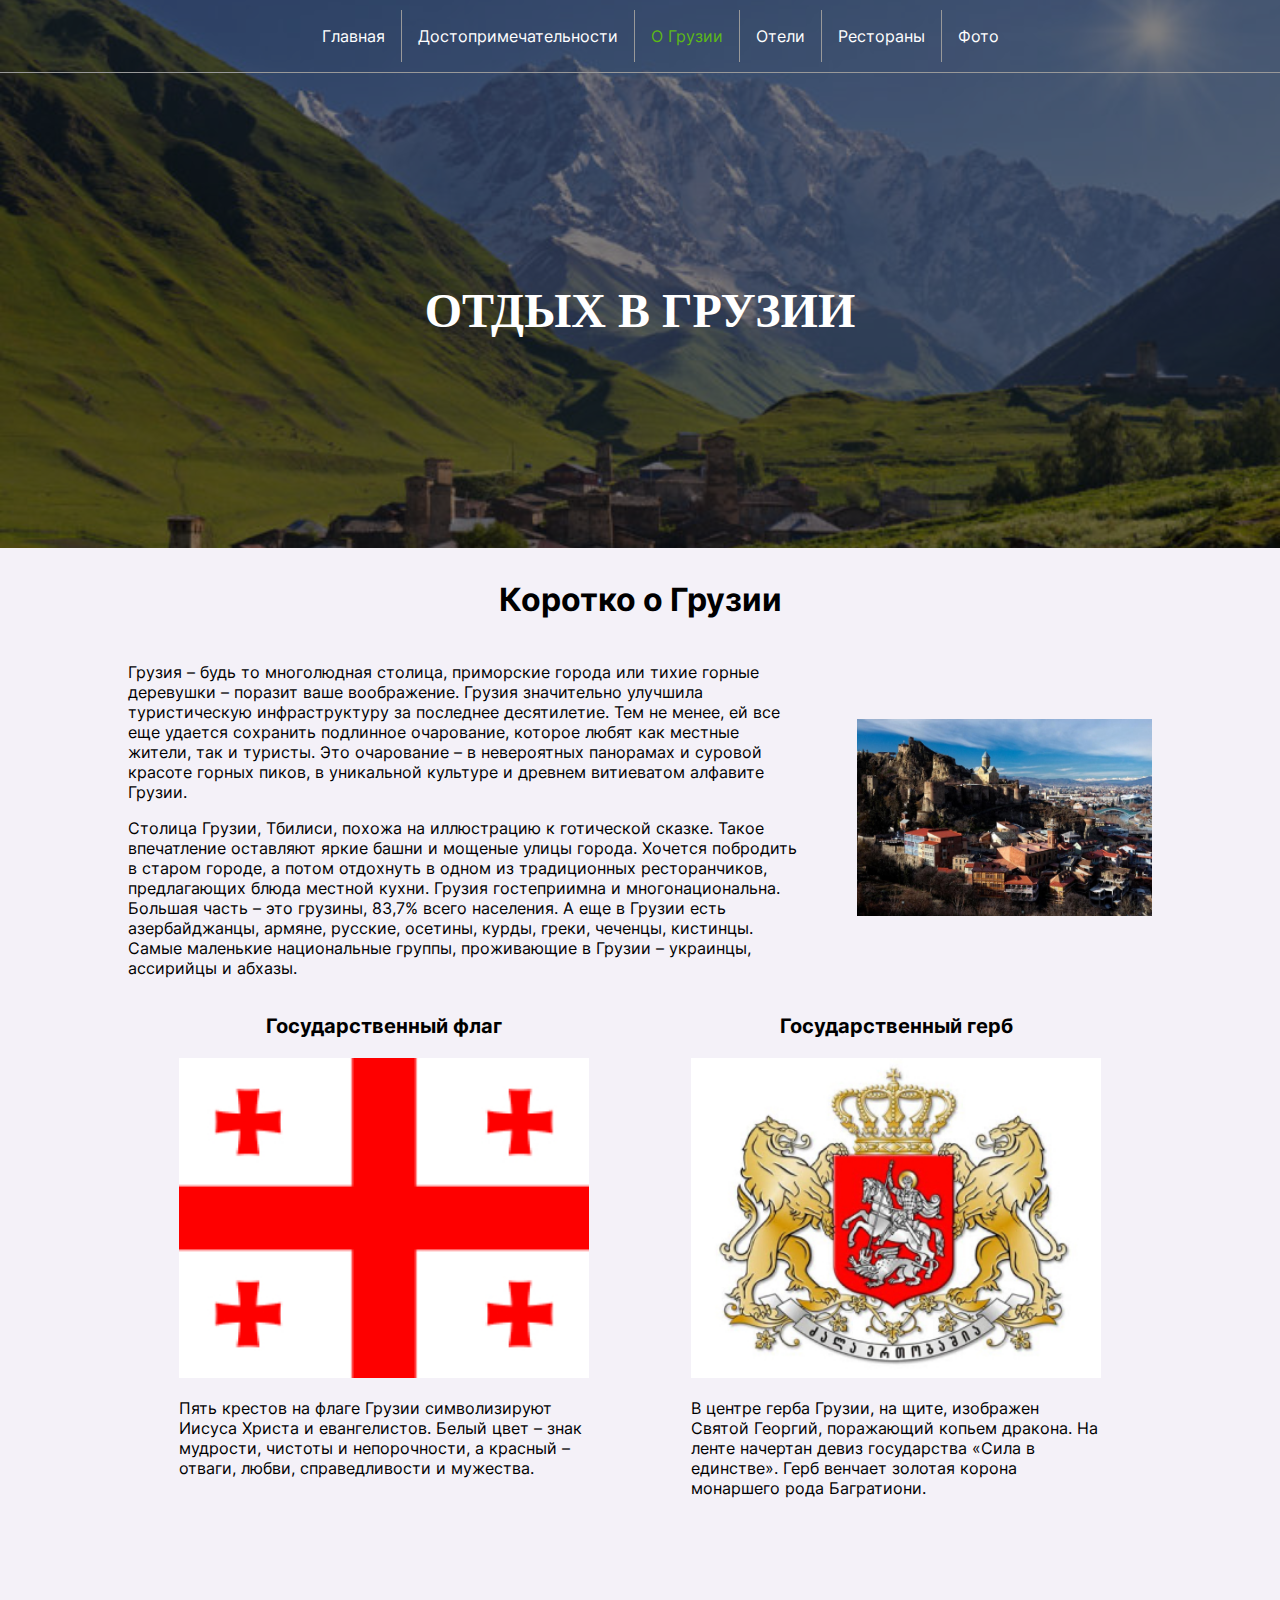
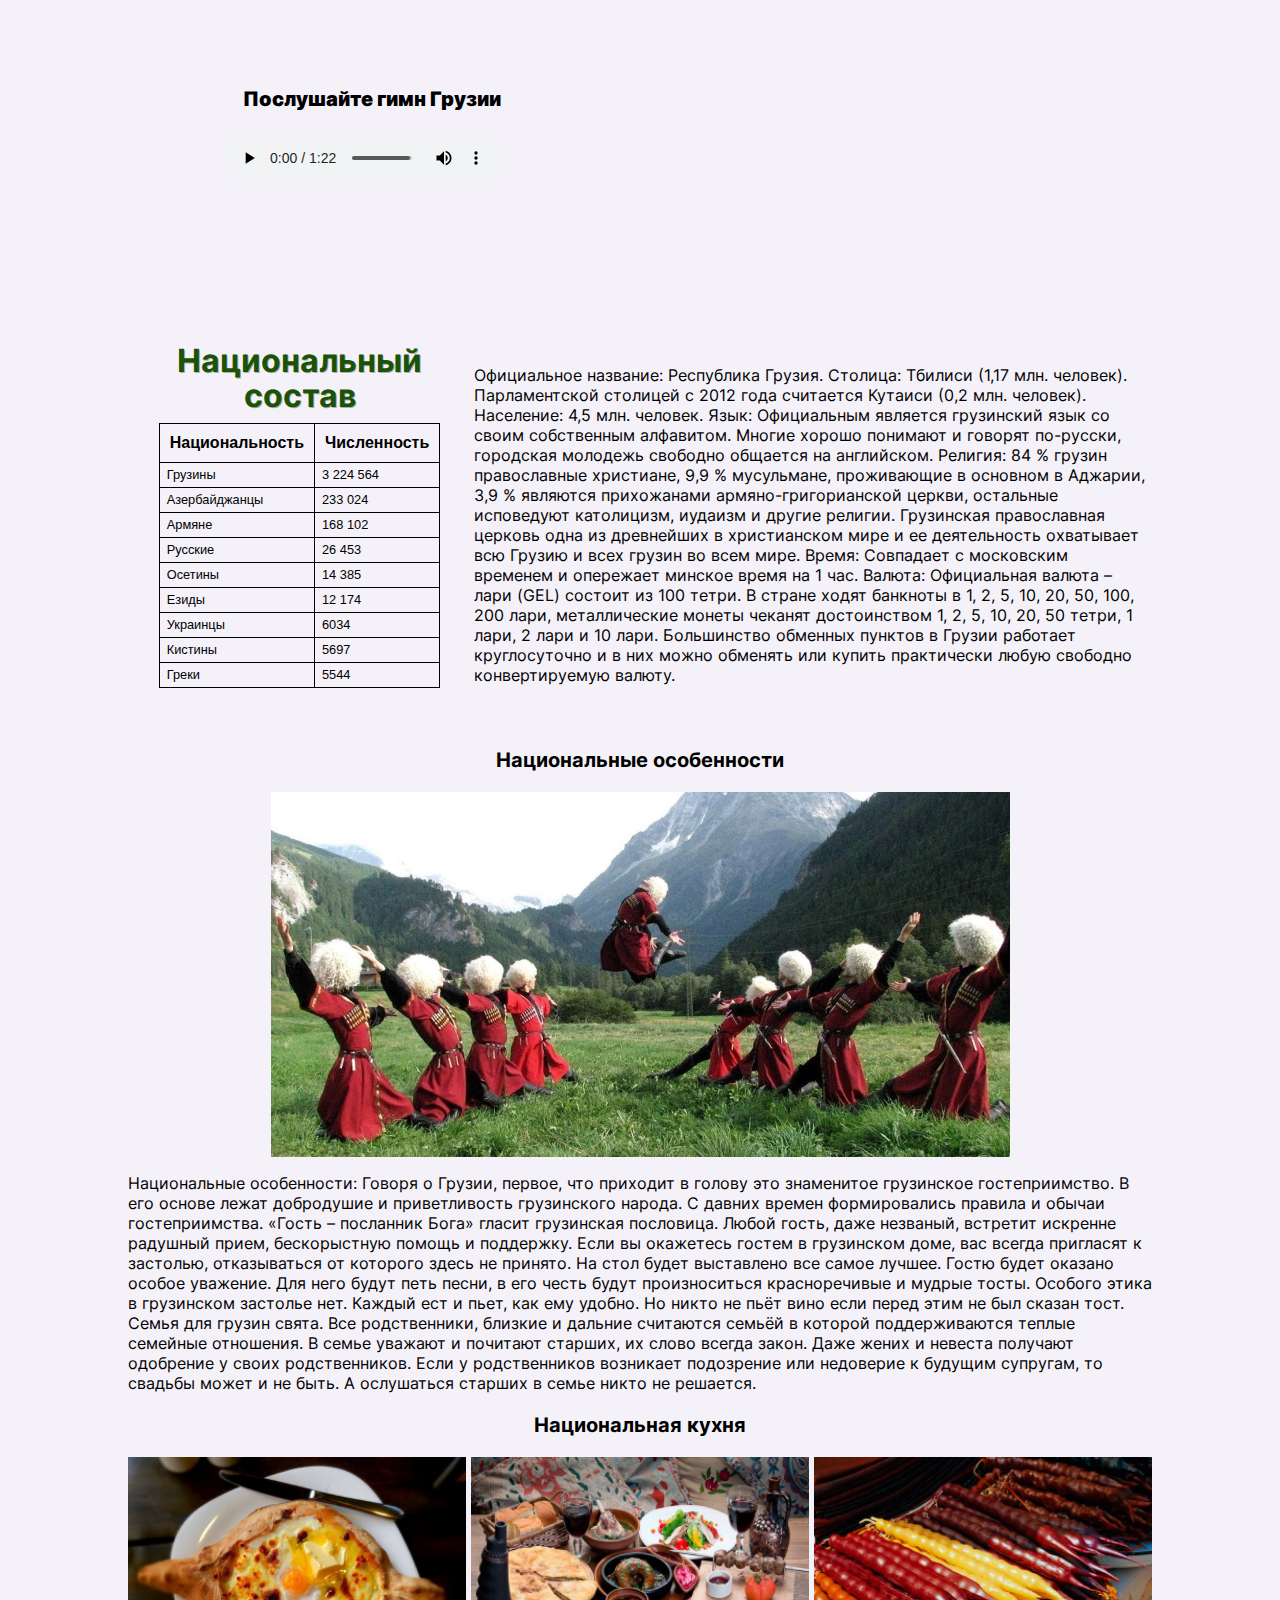
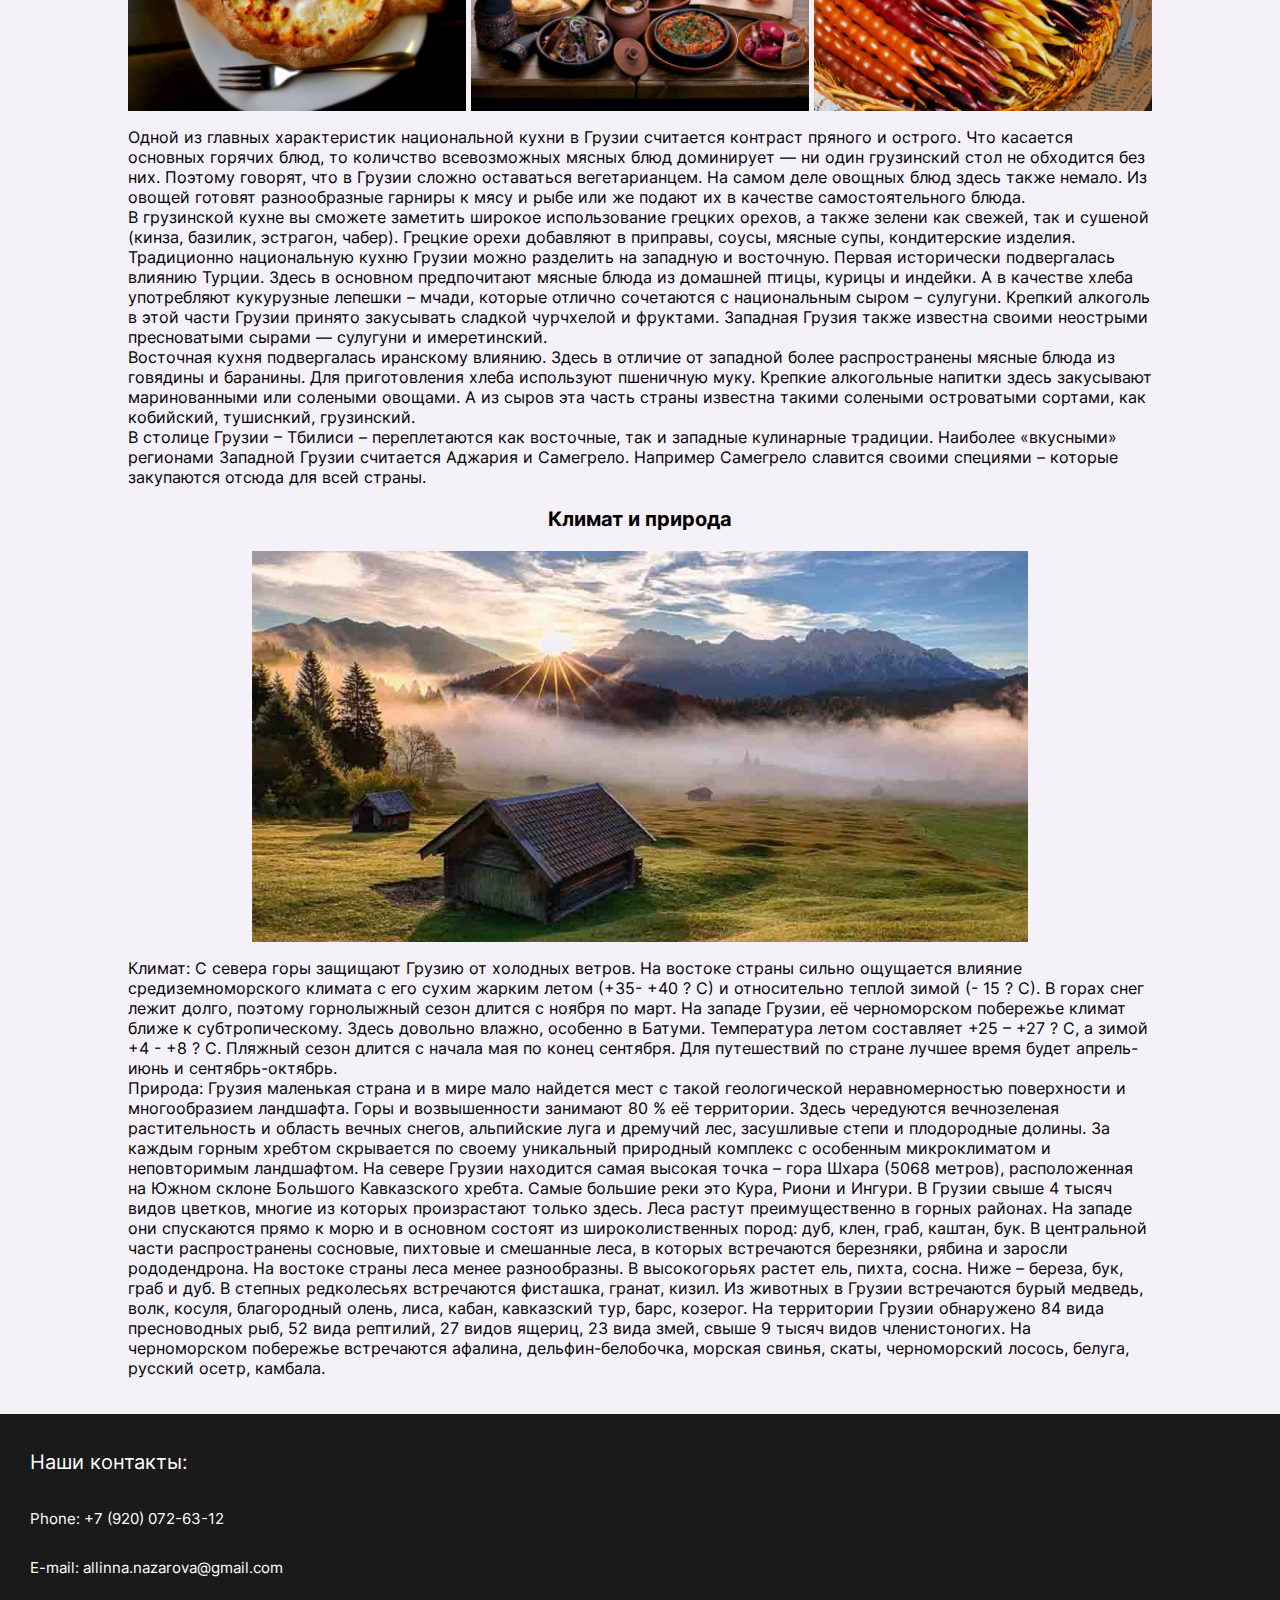
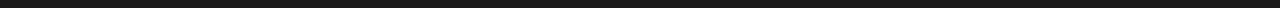
==== about_georgia.html @ 66fddbff "Initial commit" ====
<!DOCTYPE html>
<html lang="ru">

<head>
    <meta charset="UTF-8">
    <title>Home</title>

    <link rel="stylesheet" href="styles.css">
</head>

<body>

<header>
    <ul class="header_menu font_size_16px">
        <li><a href="index.html">Главная</a></li>
        <li><a href="landmarks.html">Достопримечательности</a></li>
        <li><a class="active_page" href="about_georgia.html">О Грузии</a></li>
        <li><a href="hotels.html">Отели</a></li>
        <li><a href="restaurants.html">Рестораны</a></li>
        <li><a href="photo.html">Фото</a></li>
    </ul>

    <h1 class="font_size_48px">ОТДЫХ В ГРУЗИИ</h1>
</header>

<section class="content">
    <h2 class="font_size_32px">Коротко о Грузии</h2>

    <section class="justify_content_space_around align_items_center">
        <section class="text_about_georgia">
            <p class="font_size_16px">
                Грузия – будь то многолюдная столица, приморские города или тихие горные деревушки – поразит ваше 
                воображение. Грузия значительно улучшила туристическую инфраструктуру за последнее десятилетие. 
                Тем не менее, ей все еще удается сохранить подлинное очарование, которое любят как местные жители, 
                так и туристы. Это очарование – в невероятных панорамах и суровой красоте  горных пиков, в уникальной 
                культуре и древнем витиеватом алфавите Грузии.
            </p>
            <p class="font_size_16px">
                Столица Грузии, Тбилиси, похожа на иллюстрацию к готической сказке. Такое впечатление оставляют яркие 
                башни и мощеные улицы города. Хочется побродить в старом городе, а потом отдохнуть в одном из 
                традиционных ресторанчиков, предлагающих блюда местной кухни. Грузия гостеприимна и многонациональна.
                Большая часть – это грузины, 83,7% всего населения. А еще в Грузии есть азербайджанцы, армяне, 
                русские, осетины, курды, греки, чеченцы, кистинцы. Самые маленькие национальные группы, проживающие 
                в Грузии – украинцы, ассирийцы и абхазы.
            </p>
        </section>

        <section class="photo_about_georgia">
            <img src="images/about_georgia/tbilisi 1.jpg" alt="город">
        </section>
    </section>

    <section class="flag_and_coat_of_arms">
        <section class="georgia_symbol">
            <h3 class="font_size_20px">Государственный флаг</h3>
            <img src="images/about_georgia/Flag_of_Georgia 1.jpg" alt="флаг">
            <p class="font_size_16px">
                Пять крестов на флаге Грузии символизируют Иисуса Христа и евангелистов. Белый цвет – знак мудрости, 
                чистоты и непорочности, а красный – отваги, любви, справедливости и мужества.
            </p>
        </section>

        <section class="georgia_symbol">
            <h3 class="font_size_20px">Государственный герб</h3>
            <img src="images/about_georgia/georgia2 1.jpg" alt="герб">
            <p class="font_size_16px">
                В центре герба Грузии, на щите, изображен Святой Георгий, поражающий копьем дракона. На ленте начертан
                девиз государства «Сила в единстве». Герб венчает золотая корона монаршего рода Багратиони.
            </p>
        </section>
    </section>

    <section class="audio">
        <section class="audio_1">
            <p class="font_size_20px">Послушайте гимн Грузии</p>
            <audio controls="controls">
                <source src="audio/102-1.mp3" type="audio/mpeg">
            </audio>
        </section>
        
        <section class="audio_2">
            <iframe width="560" height="315" src="https://www.youtube.com/embed/1YiiYtTfCq0" title="YouTube video player" frameborder="0" allow="accelerometer; autoplay; clipboard-write; encrypted-media; gyroscope; picture-in-picture" allowfullscreen></iframe>
        </section>
    </section>

    <section class="table">
        <section class="section_table_1">
            <table class="table">
                <caption>Национальный состав</caption>
                <tr>
                    <th>Национальность</th>
                    <th>Численность</th>
                </tr>
                <tr>
                    <td>Грузины</td>
                    <td>3 224 564</td>
                </tr>
                <tr>
                    <td>Азербайджанцы</td>
                    <td>233 024</td>
                </tr>
                <tr>
                    <td>Армяне</td>
                    <td>168 102</td>
                </tr>
                <tr>
                    <td>Русские</td>
                    <td>26 453</td>
                </tr>
                <tr>
                    <td>Осетины</td>
                    <td>14 385</td>
                </tr>
                <tr>
                    <td>Езиды</td>
                    <td>12 174</td>
                </tr>
                <tr>
                    <td>Украинцы</td>
                    <td>6034</td>
                </tr>
                <tr>
                    <td>Кистины</td>
                    <td>5697</td>
                </tr>
                <tr>
                    <td>Греки</td>
                    <td>5544</td>
                </tr>
            </table>
        </section>

        <section class="section_table_2">
            <p class="font_size_16px">
                Официальное название: Республика Грузия.
                Столица: Тбилиси (1,17 млн. человек). Парламентской столицей с 2012 года считается Кутаиси 
                (0,2 млн. человек).
                Население: 4,5 млн. человек. 
                Язык: Официальным является грузинский язык со своим собственным алфавитом. Многие хорошо понимают и 
                говорят по-русски, городская молодежь свободно общается на английском.
                Религия: 84 % грузин православные христиане, 9,9 % мусульмане, проживающие в основном в Аджарии, 
                3,9 % являются прихожанами армяно-григорианской церкви, остальные исповедуют католицизм, иудаизм и 
                другие религии. Грузинская православная церковь одна из древнейших в христианском мире и ее 
                деятельность охватывает всю Грузию и всех грузин во всем мире.
                Время: Совпадает с московским временем и опережает минское время на 1 час.
                Валюта: Официальная валюта – лари (GEL) состоит из 100 тетри. В стране ходят банкноты 
                в 1, 2, 5, 10, 20, 50, 100, 200 лари, металлические монеты чеканят достоинством 1, 2, 5, 10, 20, 50 
                тетри, 1 лари, 2 лари и 10 лари. Большинство обменных пунктов в Грузии работает круглосуточно и в них 
                можно обменять или купить практически любую свободно конвертируемую валюту.
            </p>
        </section>
    </section>
    
    <h3 class="font_size_20px ">Национальные особенности</h3>

    <section class="justify_content_center">
        <img src="images/about_georgia/maxresdefault 1.jpg" alt="танец">
    </section>

    <p class="font_size_16px">
        Национальные особенности: Говоря о Грузии, первое, что приходит в голову это знаменитое грузинское 
        гостеприимство. В его основе лежат добродушие и приветливость грузинского народа. С давних времен
         формировались правила и обычаи гостеприимства. «Гость – посланник Бога» гласит грузинская пословица.
          Любой гость, даже незваный, встретит искренне радушный прием, бескорыстную помощь и поддержку. 
          Если вы окажетесь гостем в грузинском доме, вас всегда пригласят к застолью, отказываться от 
          которого здесь не принято. На стол будет выставлено все самое лучшее. Гостю будет оказано особое 
          уважение. Для него будут петь песни, в его честь будут произноситься красноречивые и мудрые тосты. 
          Особого этика в грузинском застолье нет. Каждый ест и пьет, как ему удобно. Но никто не пьёт вино 
          если перед этим не был сказан тост.
        Семья для грузин свята. Все родственники, близкие и дальние считаются семьёй в которой поддерживаются
         теплые семейные отношения. В семье уважают и почитают старших, их слово всегда закон. Даже жених 
         и невеста получают одобрение у своих родственников. Если у родственников возникает подозрение или 
         недоверие к будущим супругам, то свадьбы может и не быть. А ослушаться старших в семье никто 
         не решается.
    </p>

    <h3 class="font_size_20px">Национальная кухня</h3>

    <section class="justify_content_center_images_3 images_3">
        <img src="images/about_georgia/Ajaruli khachapuri 1.jpg" alt="хачапури">
        <img src="images/about_georgia/Georgian dishes 1.jpg" alt="стол">
        <img src="images/about_georgia/Churchkhela 1.jpg" alt="чурчхела">
    </section>

    <p class="font_size_16px">
        Одной из главных характеристик национальной кухни в Грузии считается контраст пряного и острого. 
        Что касается основных горячих блюд, то количство всевозможных мясных блюд доминирует — ни один 
        грузинский стол не обходится без них. Поэтому говорят, что в Грузии сложно оставаться вегетарианцем. 
        На самом деле овощных блюд здесь также немало. Из овощей готовят разнообразные гарниры к мясу и рыбе
         или же подают их в качестве самостоятельного блюда.
         <br>
        В грузинской кухне вы сможете заметить широкое использование грецких орехов, а также зелени как свежей,
         так и сушеной (кинза, базилик, эстрагон, чабер). Грецкие орехи добавляют в приправы, соусы, мясные 
         супы, кондитерские изделия.
        <br>
        Традиционно национальную кухню Грузии можно разделить на западную и восточную. Первая исторически 
        подвергалась влиянию Турции. Здесь в основном предпочитают мясные блюда из домашней птицы, курицы 
        и индейки. А в качестве хлеба употребляют кукурузные лепешки – мчади, которые отлично сочетаются 
        с национальным сыром – сулугуни. Крепкий алкоголь в этой части Грузии принято закусывать сладкой 
        чурчхелой и фруктами. Западная Грузия также известна своими неострыми пресноватыми сырами — сулугуни 
        и имеретинский.
        <br>
        Восточная кухня подвергалась иранскому влиянию. Здесь в отличие от западной более распространены 
        мясные блюда из говядины и баранины. Для приготовления хлеба используют пшеничную муку. Крепкие 
        алкогольные напитки здесь закусывают маринованными или солеными овощами. А из сыров эта часть 
        страны известна такими солеными островатыми сортами, как кобийский, тушиснкий, грузинский.
        <br>
        В столице Грузии – Тбилиси – переплетаются как восточные, так и западные кулинарные традиции. 
        Наиболее «вкусными» регионами Западной Грузии считается Аджария и Самегрело. Например Самегрело 
        славится своими специями – которые закупаются отсюда для всей страны.
    </p>

    <h3 class="font_size_20px">Климат и природа</h3>
    
    <section class="justify_content_center">
        <img src="images/about_georgia/живописная-природа-Грузии 1.jpg" alt="живописная_природа">
    </section>

    <p class="font_size_16px">
        Климат: С севера горы защищают Грузию от холодных ветров. На востоке страны сильно ощущается 
        влияние средиземноморского климата с его сухим жарким летом (+35- +40 ? С) и относительно 
        теплой зимой (- 15 ? С). В горах снег лежит долго, поэтому горнолыжный сезон длится с ноября 
        по март. На западе Грузии, её черноморском побережье климат ближе к субтропическому. Здесь 
        довольно влажно, особенно в Батуми. Температура летом составляет +25 – +27 ? С, а зимой 
        +4 - +8 ? С. Пляжный сезон длится с начала мая по конец сентября. Для путешествий по стране 
        лучшее время будет апрель-июнь и сентябрь-октябрь.
        <br>
        Природа: Грузия маленькая страна и в мире мало найдется мест с такой геологической 
        неравномерностью поверхности и многообразием ландшафта. Горы и возвышенности занимают 80 % 
        её территории. Здесь чередуются вечнозеленая растительность и область вечных снегов, 
        альпийские луга и дремучий лес, засушливые степи и плодородные долины. За каждым горным 
        хребтом скрывается по своему уникальный природный комплекс с особенным микроклиматом и 
        неповторимым ландшафтом. На севере Грузии находится самая высокая точка – гора 
        Шхара (5068 метров), расположенная на Южном склоне Большого Кавказского хребта. Самые 
        большие реки это Кура, Риони и Ингури. В Грузии свыше 4 тысяч видов цветков, многие из 
        которых произрастают только здесь. Леса растут преимущественно в горных районах. На западе 
        они спускаются прямо к морю и в основном состоят из широколиственных пород: дуб, клен, 
        граб, каштан, бук. В центральной части распространены сосновые, пихтовые и смешанные леса, 
        в которых встречаются березняки, рябина и заросли рододендрона. На востоке страны леса 
        менее разнообразны. В высокогорьях растет ель, пихта, сосна. Ниже – береза, бук, граб и 
        дуб. В степных редколесьях встречаются фисташка, гранат, кизил. Из животных в Грузии 
        встречаются бурый медведь, волк, косуля, благородный олень, лиса, кабан, кавказский тур, 
        барс, козерог. На территории Грузии обнаружено 84 вида пресноводных рыб, 52 вида рептилий, 
        27 видов ящериц, 23 вида змей, свыше 9 тысяч видов членистоногих. На черноморском побережье 
        встречаются афалина, дельфин-белобочка, морская свинья, скаты, черноморский лосось, белуга, 
        русский осетр, камбала.
    </p>
    
</section>

<footer>
    <section class="contacts">
        <p class="font_size_20px">Наши контакты:</p>
        <p class="font_size_15px">Phone: +7 (920) 072-63-12</p>
        <p class="font_size_15px">E-mail: allinna.nazarova@gmail.com</p>
    </section>

    <section class="map">
        <iframe src="https://www.google.com/maps/embed?pb=!1m18!1m12!1m3!1d2214.0896004445885!2d44.01138664011894!3d56.29376609571845!2m3!1f0!2f0!3f0!3m2!1i1024!2i768!4f13.1!3m3!1m2!1s0x4151d50fc5c4d0ef%3A0xc850164e358ddca9!2z0YPQuy4g0JzQvtGF0L7QstCw0Y8sINCd0LjQttC90LjQuSDQndC-0LLQs9C-0YDQvtC0LCDQndC40LbQtdCz0L7RgNC-0LTRgdC60LDRjyDQvtCx0LsuLCA2MDMxNDY!5e0!3m2!1sru!2sru!4v1667146176682!5m2!1sru!2sru" style="border:0;" allowfullscreen="" loading="lazy" referrerpolicy="no-referrer-when-downgrade"></iframe>
    </section>
</footer>

</body>
</html>
---- styles.css ----
@font-face {
  font-family: "Kaisei Tokumin";
  src: url(fonts/Kaisei_Tokumin/KaiseiTokumin-Bold.ttf);
}

@font-face {
  font-family: Inter;
  src: url(fonts/Inter/Inter-VariableFont_slnt\,wght.ttf);
}

body {
  margin: 0px;
  font-family: Inter, serif;
}

header {
  background-image: url("images/index/Depositphotos_32763083_m-2015-e1500438283347.jpg");
  background-position: center;
  background-size: cover;
  background-color: rgba(0, 0, 0, 0.5);
  background-blend-mode: darken;
}

.header_menu {
  padding-bottom: 10px;
  padding-top: 10px;
  border-bottom: 1px solid #999999;
  list-style-type: none;
  margin: 0;
  overflow: hidden;
  display: flex;
  justify-content: center;
}

.header_menu li {
  float: left;
}

.header_menu li a {
  border-right: 1px solid #999999;
  display: block;
  color: white;
  text-align: center;
  padding: 16px;
  text-decoration: none;
}

.header_menu li:last-child a {
  border-right: none;
}

.header_menu li a.active_page {
  color: #5db916;
}

.georgia_word {
  font-weight: 900;
  font-size: 25px;
}

.georgia_word_1 {
  color: green;
}

.content {
  padding-bottom: 20px;
  width: 80%;
  margin-left: auto;
  margin-right: auto;
}

h1 {
  display: flex;
  justify-content: center;
  align-items: center;
  color: white;
  height: 475px;
  margin-top: 0px;
  font-size: 48px;
  font-family: "Kaisei Tokumin";
}

h2, h3 {
  display: flex;
  justify-content: center;
}

.justify_content_space_around {
  display: flex;
  justify-content: space-around;
}

.index_top_section_left {
  border-bottom: 1px solid;
  flex-direction: column;
  justify-content: space-between;
  display: flex;
  width: 60%;
}

.index_top_section img {
  width: 30%;
}

.landmark {
  display: inline-block;
  width: 32%;
} 

.landmark img {
  width: 100%;
}

.align_items_center {
  display: flex;
  align-items: center;
}

.text_about_georgia {
  display: inline-block;
  width: 69%;
} 

.photo_about_georgia {
  padding-left: 50px;
  padding-top: 16px;
  padding-bottom: 16px;
  display: inline-block;
  width: 30%;
}

.photo_about_georgia img {
  width: 100%;
}

.flag_and_coat_of_arms {
  display: flex;
  justify-content: space-around;
}

.georgia_symbol {
  display: inline-block;
  width: 40%;
} 

.georgia_symbol img {
  width: 100%;
}

.audio {
  padding-left: 95px;
  padding-top: 40px;
  display: flex;
  align-items: center;
  justify-content: space-between;
}

.audio_1 {
  width: 100%;
  display: inline-block;
  width: 30%;
}

audio {
  width: 100%;
}

.audio_2 {
  width: 100%;
  display: inline-block;
  width: 69%;
}

iframe {
  width: 100%;
}

.audio .font_size_20px {
  padding-left: 20px;
  font-weight: 900;
  display: flex;
  justify-content: flex-start;
  padding-top: 30px;
  font-size: 20px;
}

.table {
  width: 100%;
  padding-bottom: 20px;
  padding-top: 30px;
  display: flex;
  align-items: center;
  justify-content: space-around;
  flex-wrap: wrap;
}

.section_table_1 {
  display: inline-block;
  width: 33%;
}

.section_table_2 {
  padding-top: 40px;
  display: inline-block;
  width: 66%;
}

body {
  margin: 0;
  background: #F4F1F8;
}

.table table {
  border-collapse: collapse; 
  line-height: 1.1;
  font-family: "Lucida Sans Unicode", "Lucida Grande", sans-serif;
}

.table caption {
  padding-top: 20px;
  font-family: Inter, cursive;
  font-weight: bold;
  font-size: 2em;
  padding: 10px; 
  color: #1a5306;
  text-shadow: 1px 1px 0 rgba(0,0,0,.3);
 }

.table th {
  padding: 10px; 
  border: 1px solid #000000;
}

.table td {
  font-size: 0.8em;
  padding: 5px 7px;
  border: 1px solid #000000;
}

p .font_size_16px {
  width: 100%;
}

table .table {
  width: 100%;
}

.justify_content_center {
  display: flex;
  justify-content: center;
}

.justify_content_center_images_3 {
  display: flex;
  justify-content: space-between;
}

.only_images img {
  width: 33%;
}

a {
  color: #1a5306;
  display: flex;
  padding-bottom: 40px;
}

a:hover {
  text-decoration: underline;
}

.hotel_1_1 img {
  width: 24%;
}

.hotel_1_1 {
  display: flex;
  padding-top: 30px;
  align-items: stretch;
  justify-content: space-around;
}

.hotel_1_2 img {
  width: 49%;
}

.hotel_1_2 {
  display: flex;
  padding-bottom: 10px;
  padding-top: 10px;
  align-items: stretch;
  justify-content: space-around;
}

.hotel_2_1 img {
  width: 49%;
}

.hotel_2_1 {
  display: flex;
  padding-top: 30px;
  align-items: stretch;
  justify-content: space-around;
}

.hotel_2_2 img {
  width: 32%;
}

.hotel_2_2 {
  display: flex;
  padding-top: 10px;
  padding-bottom: 10px;
  align-items: stretch;
  justify-content: space-around;
}

.hotel_3 img {
  width: 49%;
}

.hotel_3 {
  display: flex;
  padding-top: 30px;
  padding-bottom: 10px;
  align-items: stretch;
  justify-content: space-around;
}

.hotel_4 img {
  width: 49%;
}

.hotel_4 {
  display: flex;
  padding-top: 30px;
  padding-bottom: 10px;
  align-items: stretch;
  justify-content: space-around;
}

.hotel_5_1 img {
  width: 49%;
}

.hotel_5_1 {
  display: flex;
  padding-top: 30px;
  align-items: stretch;
  justify-content: space-around;
}

.hotel_5_2 img {
  width: 32%;
}

.hotel_5_2 {
  display: flex;
  padding-top: 10px;
  padding-bottom: 10px;
  align-items: stretch;
  justify-content: space-around;
}

.hotel_6_1 img {
  width: 32%;
}

.hotel_6_1 {
  display: flex;
  padding-top: 30px;
  align-items: stretch;
  justify-content: space-around;
}

.hotel_6_2 img {
  width: 49%;
}

.hotel_6_2 {
  display: flex;
  padding-top: 10px;
  padding-bottom: 10px;
  align-items: stretch;
  justify-content: space-around;
}

.hotel_7 img {
  width: 32%;
}

.hotel_7 {
  display: flex;
  padding-top: 30px;
  padding-bottom: 10px;
  align-items: stretch;
  justify-content: space-around;
}

.restaurant {
  display: inline-block;
  width: 40%;
} 

.restaurant img {
  width: 100%;
}

.telephone {
  align-items: center;
  font-weight: 600;
  display: flex;
}

.restaurant .telephone img {
  padding-right: 5px;
  width: 5%;
}

#section_1 .images_2:nth-child(1) {
  width: 31%;
}

#section_1 .images_2:nth-child(2) {
  width: 39%;
}

#section_1 .images_2:nth-child(3) {
  width: 29%;
}

#section_4 .images_2:nth-child(1) {
  width: 27%;
}

#section_4 .images_2:nth-child(2) {
  width: 35%;
}

#section_4 .images_2:nth-child(3) {
  width: 37%;
}

#section_4 .images_2:nth-child(1) img {
  height: 49%;
}

#section_4 .images_2:nth-child(2) img:nth-child(1) {
  height: 52%;
}

#section_4 .images_2:nth-child(2) img:nth-child(2) {
  height: 46%;
}

#section_4 .images_2:nth-child(3) img:nth-child(1) {
  height: 45%;
}

#section_4 .images_2:nth-child(3) img:nth-child(2) {
  height: 53%;
}

.images_3 {
  margin-bottom: 4px;
}

.images_3 img {
  width: 33%;
}

.images_2 img {
  width: 100%;
}

.images_2 {
  display: inline-block;
  width: 33%;
}

footer {
  display: flex;
  background-color: #1B1A1A;
  color: white;
  padding: 10px;
}

.map {
  padding: 10px 0;
  margin: 0 auto;
  display: inline-block;
  width: 75%;
  padding-right: 10px;
}

.contacts {
  padding-left: 20px;
  display: flex;
  flex-direction: column;
  justify-content: center;
  width: 24%;
}

.map iframe {
  width: 100%;
}

.bold_font {
  font-weight: 900;
}

.fifteen_facts li {
  padding-bottom: 15px;
}

.font_size_15px {
  font-size: 15px;
}

.font_size_16px {
  font-size: 16px;
}

.font_size_20px {
  font-size: 20px;
}

.font_size_25px {
  font-size: 25px;
}

.font_size_32px {
  font-size: 32px;
}

.font_size_48px {
  font-size: 48px;
}
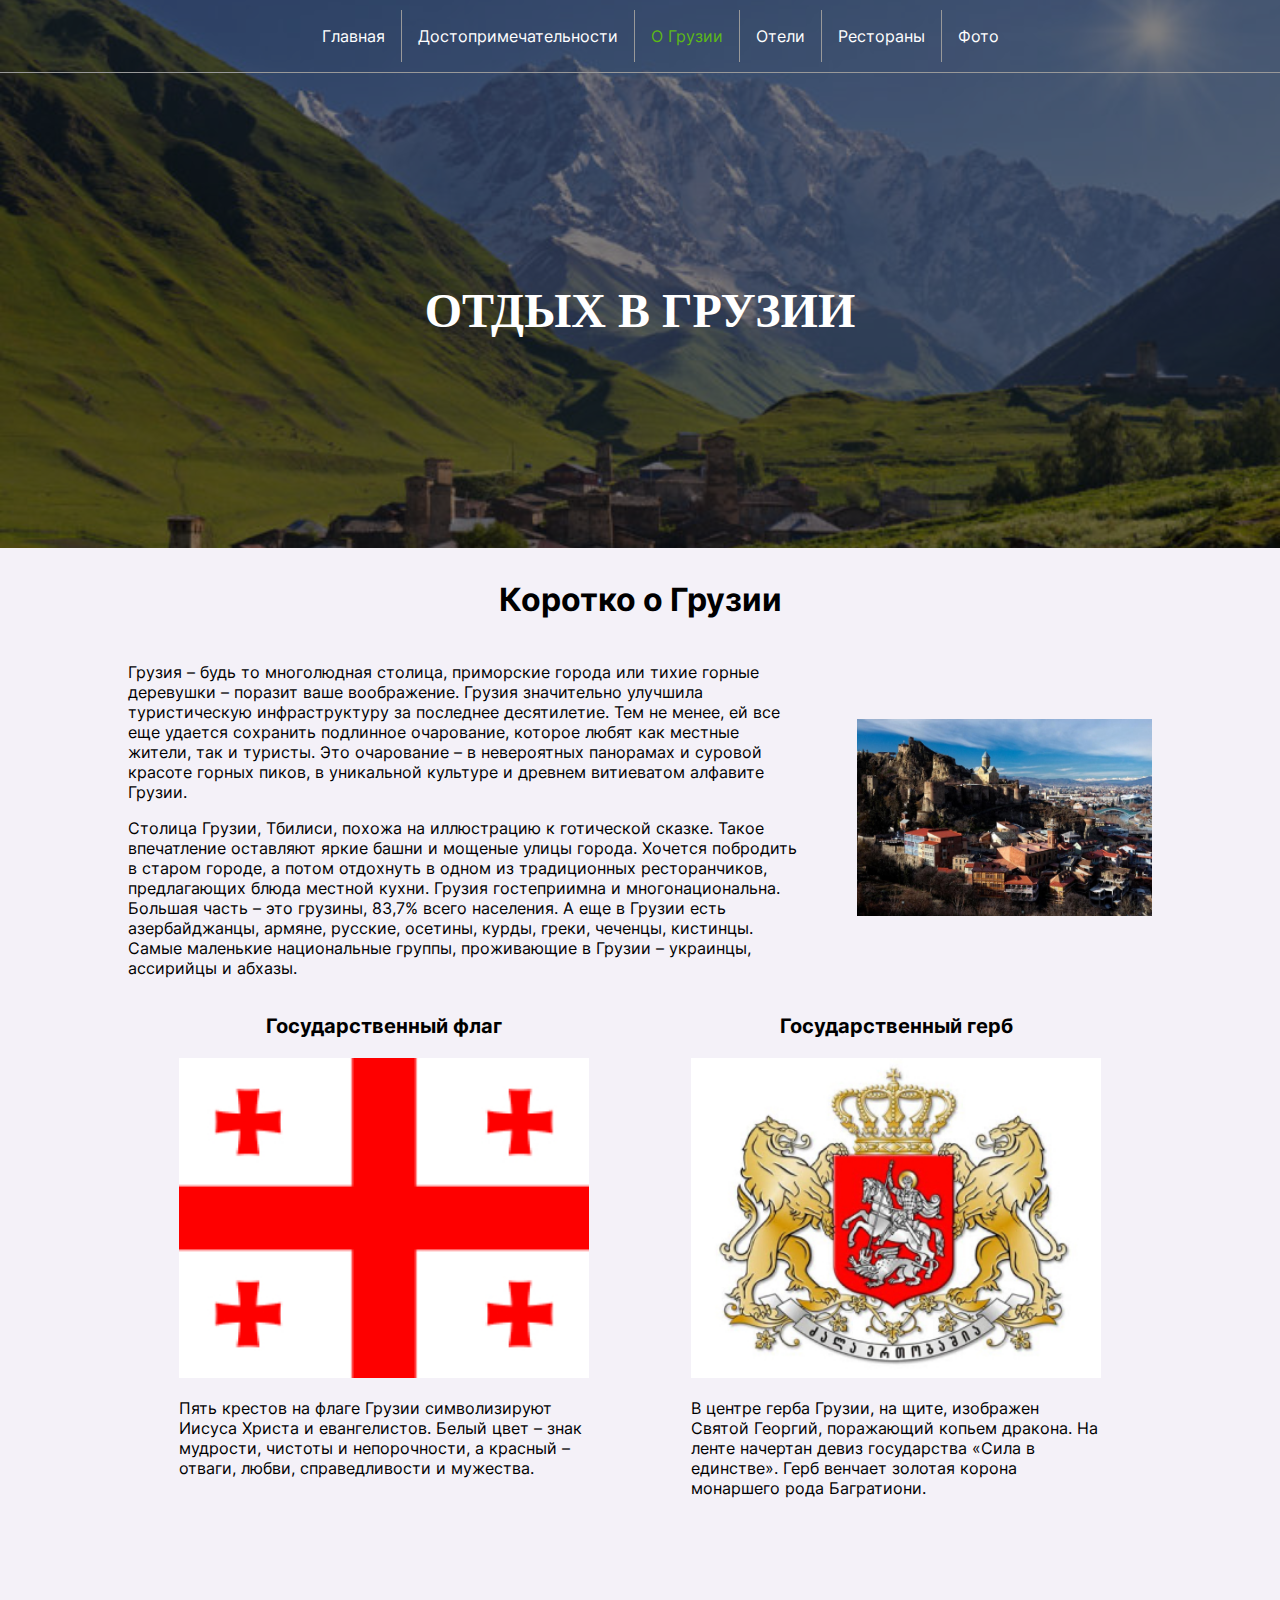
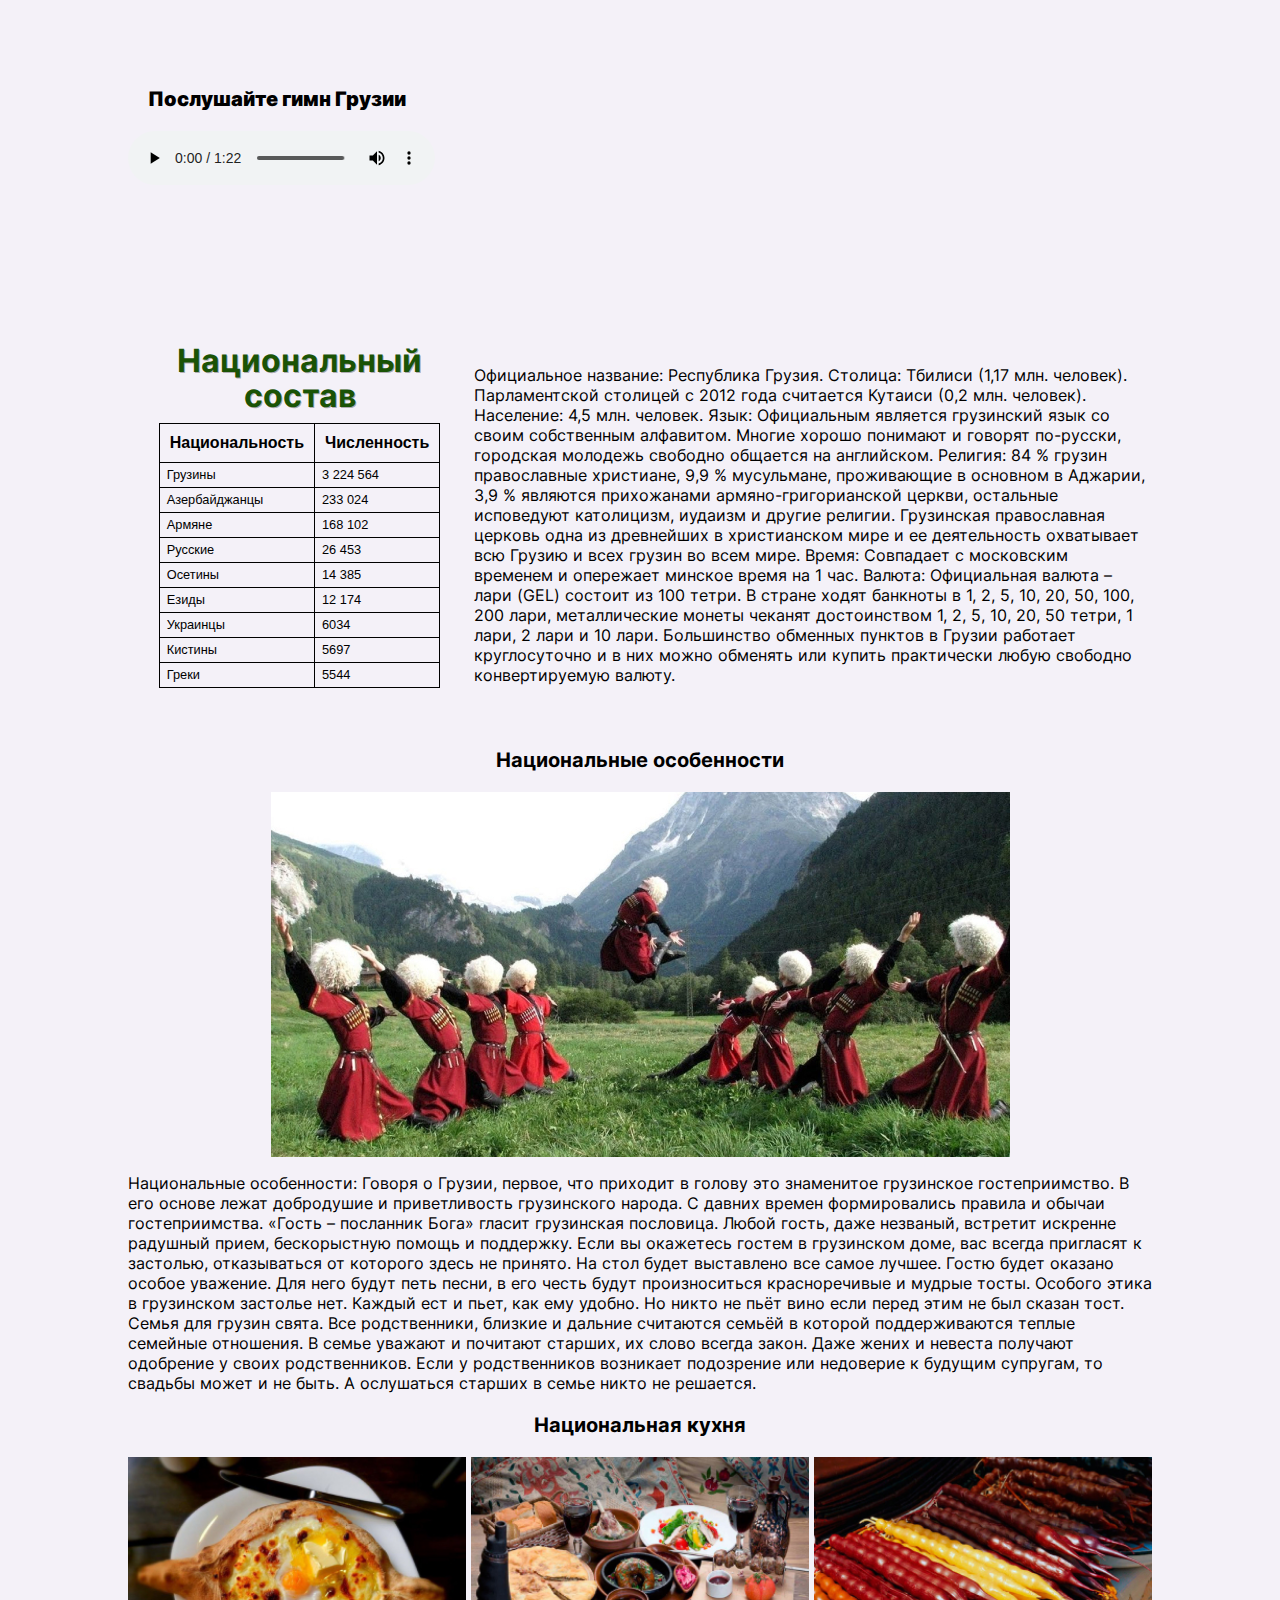
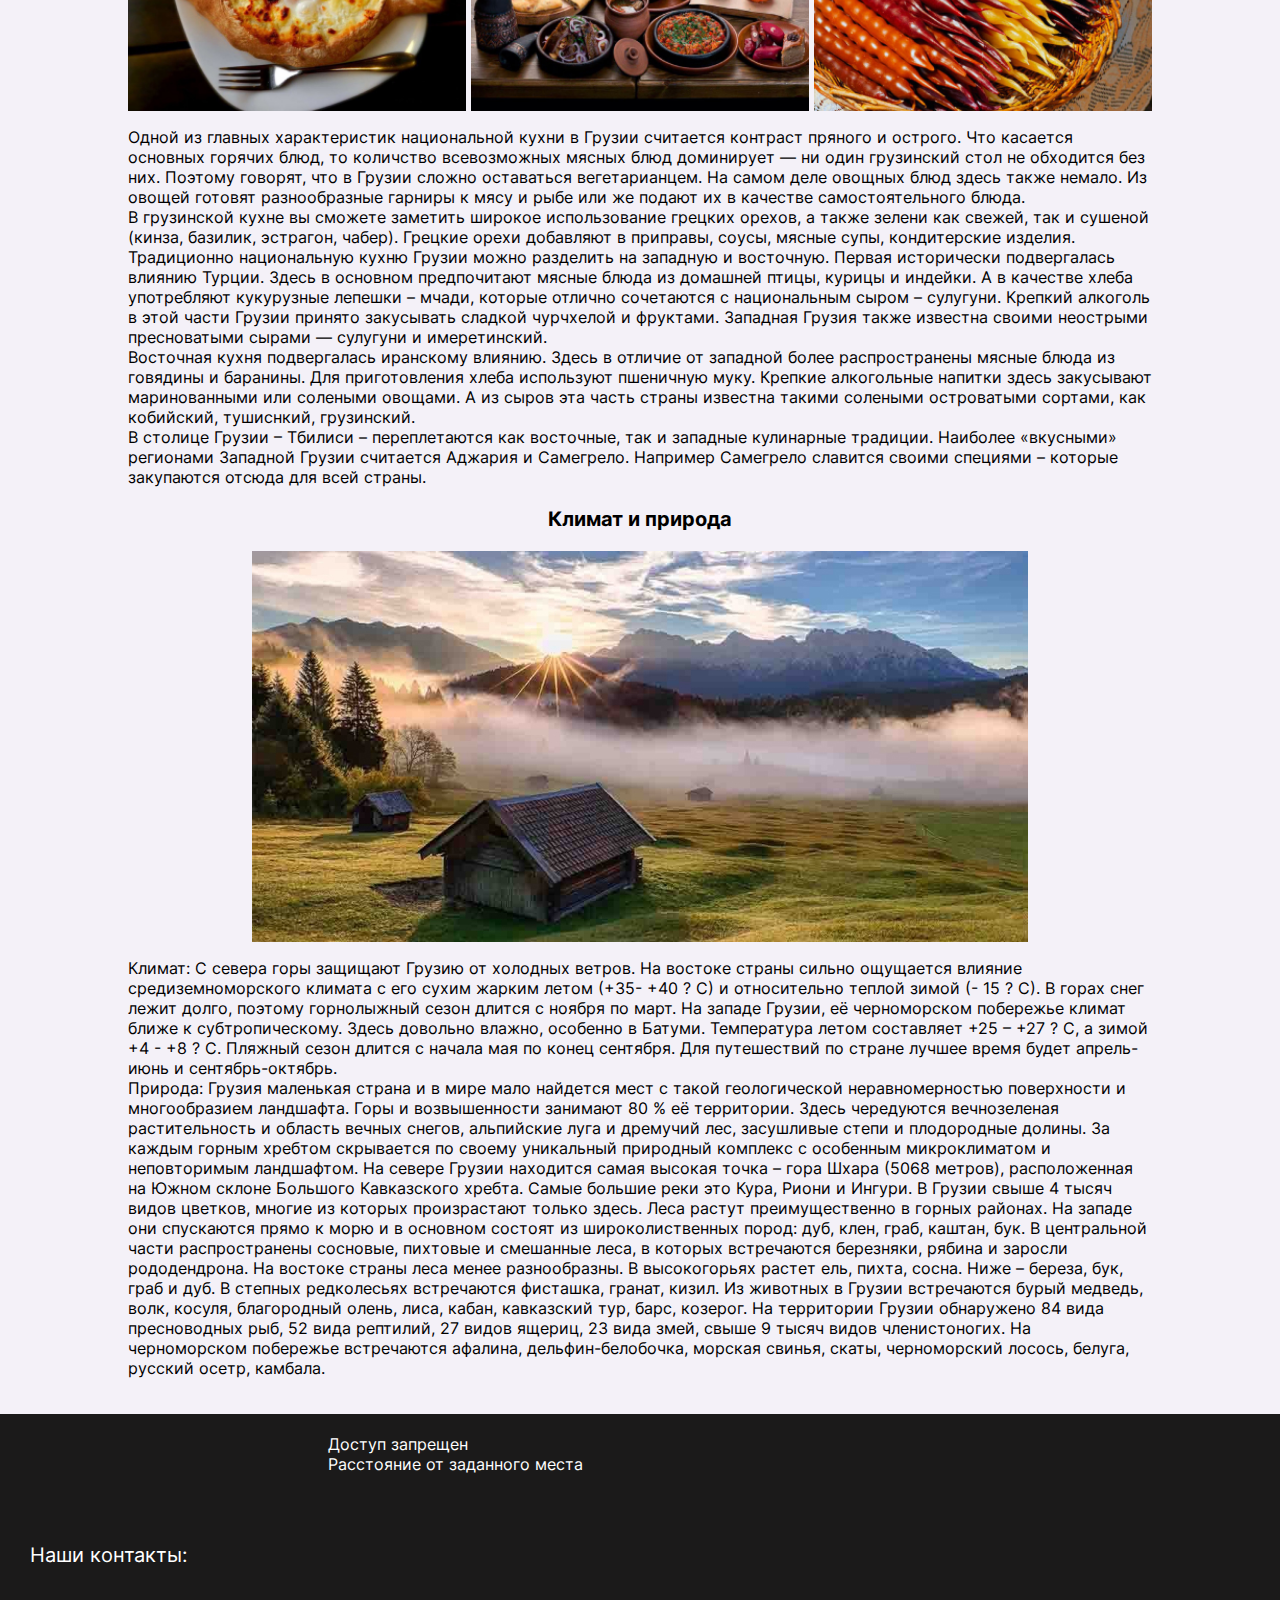
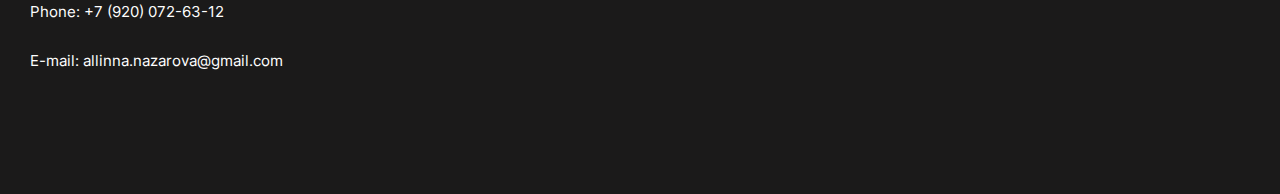
==== commit 571abd1d: "added map" ====
--- a/about_georgia.html
+++ b/about_georgia.html
@@ -4,6 +4,9 @@
 <head>
     <meta charset="UTF-8">
     <title>Home</title>
+
+    <script src="http://maps.google.com/maps/api/js?sensor=true"></script>
+    <script src="show_my_location.js"></script>
 
     <link rel="stylesheet" href="styles.css">
 </head>
@@ -256,7 +259,9 @@
     </section>
 
     <section class="map">
-        <iframe src="https://www.google.com/maps/embed?pb=!1m18!1m12!1m3!1d2214.0896004445885!2d44.01138664011894!3d56.29376609571845!2m3!1f0!2f0!3f0!3m2!1i1024!2i768!4f13.1!3m3!1m2!1s0x4151d50fc5c4d0ef%3A0xc850164e358ddca9!2z0YPQuy4g0JzQvtGF0L7QstCw0Y8sINCd0LjQttC90LjQuSDQndC-0LLQs9C-0YDQvtC0LCDQndC40LbQtdCz0L7RgNC-0LTRgdC60LDRjyDQvtCx0LsuLCA2MDMxNDY!5e0!3m2!1sru!2sru!4v1667146176682!5m2!1sru!2sru" style="border:0;" allowfullscreen="" loading="lazy" referrerpolicy="no-referrer-when-downgrade"></iframe>
+        <section id="location">Ваше местоположение</section>
+        <section id="distance">Расстояние от заданного места</section>
+        <section id="map"></section>
     </section>
 </footer>
 
--- a/styles.css
+++ b/styles.css
@@ -148,7 +148,6 @@
 }
 
 .audio {
-  padding-left: 95px;
   padding-top: 40px;
   display: flex;
   align-items: center;
@@ -192,6 +191,10 @@
   align-items: center;
   justify-content: space-around;
   flex-wrap: wrap;
+}
+
+.table tr {
+  word-break: break-all;
 }
 
 .section_table_1 {
@@ -493,6 +496,10 @@
   padding-right: 10px;
 }
 
+#map {
+  height: 300px;
+}
+
 .contacts {
   padding-left: 20px;
   display: flex;
@@ -501,6 +508,28 @@
   width: 24%;
 }
 
+.forma {
+  display: flex;
+  justify-content: space-around;
+  flex-direction: column;
+}
+
+.forma label {
+  display: block;
+}
+
+.name {
+  padding-bottom: 10px;
+}
+
+.lastname {
+  padding-bottom: 10px;
+}
+
+.text {
+  padding-bottom: 10px;
+}
+
 .map iframe {
   width: 100%;
 }
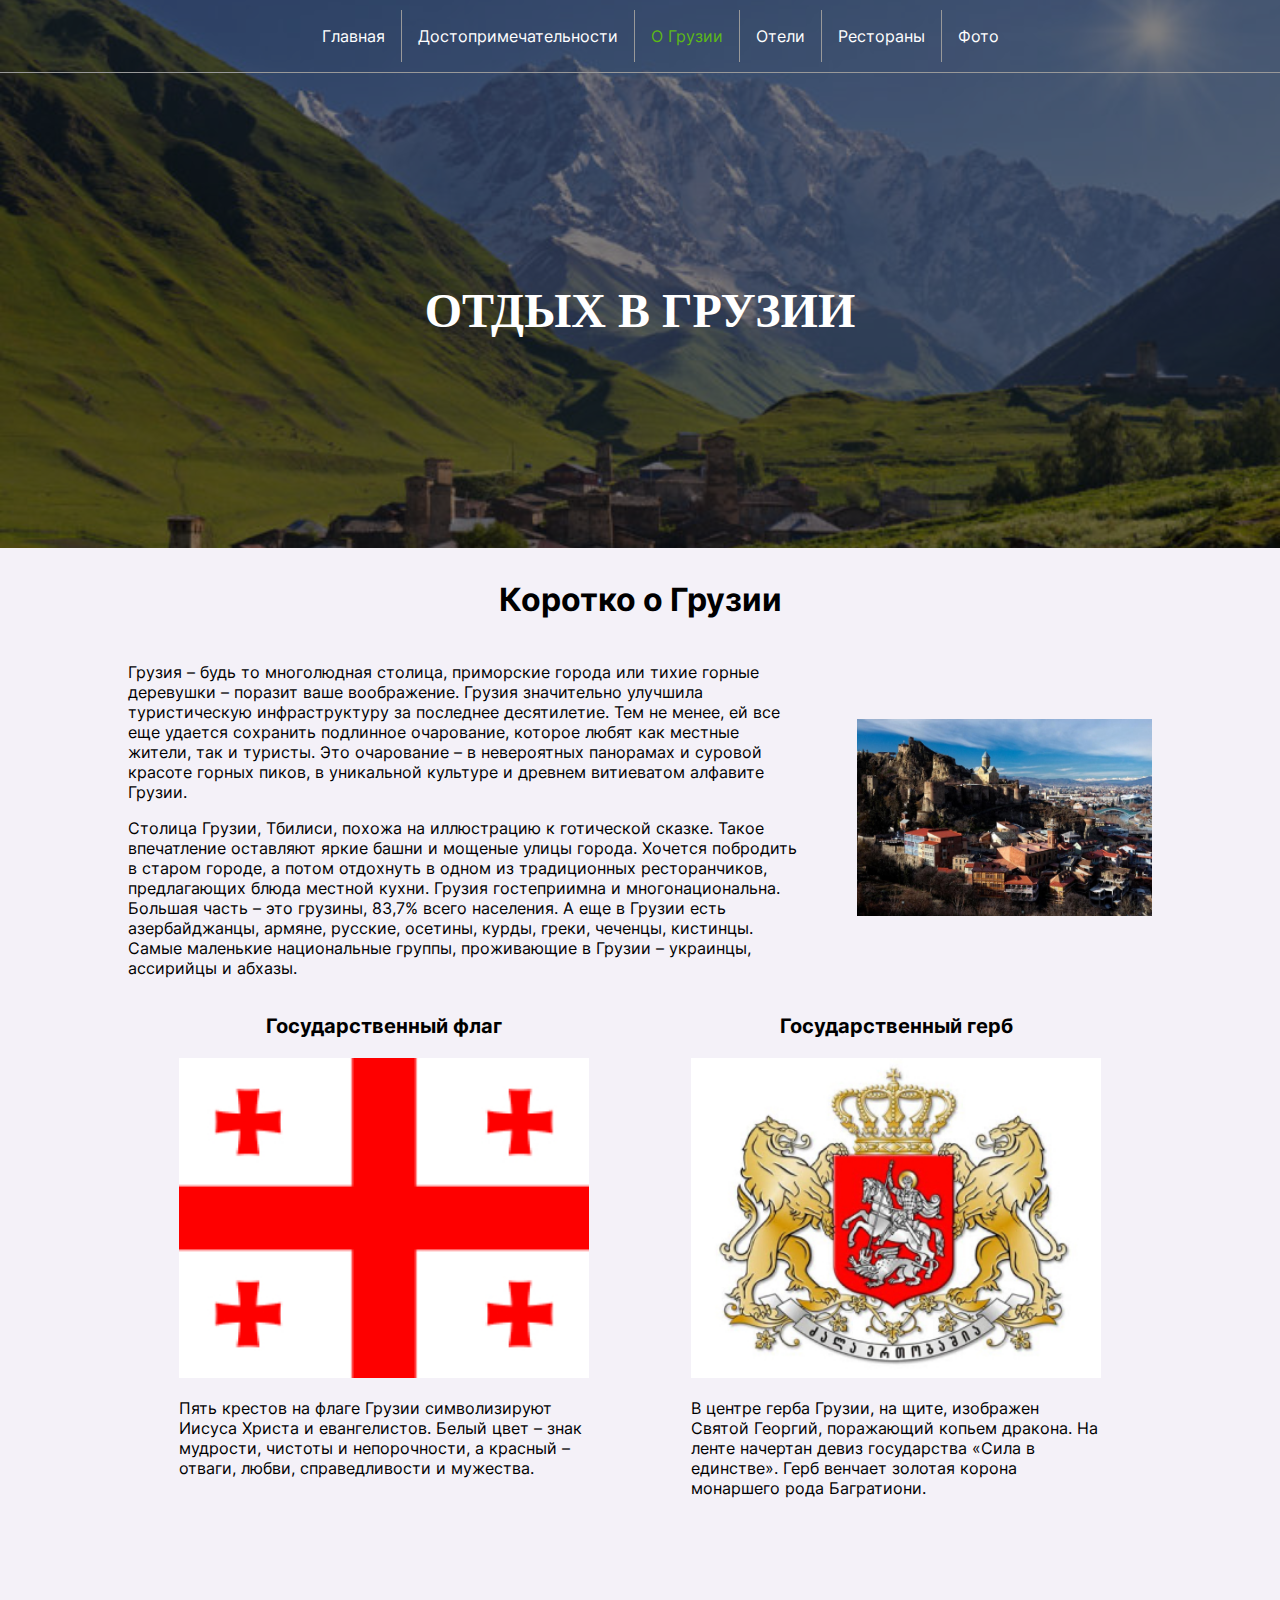
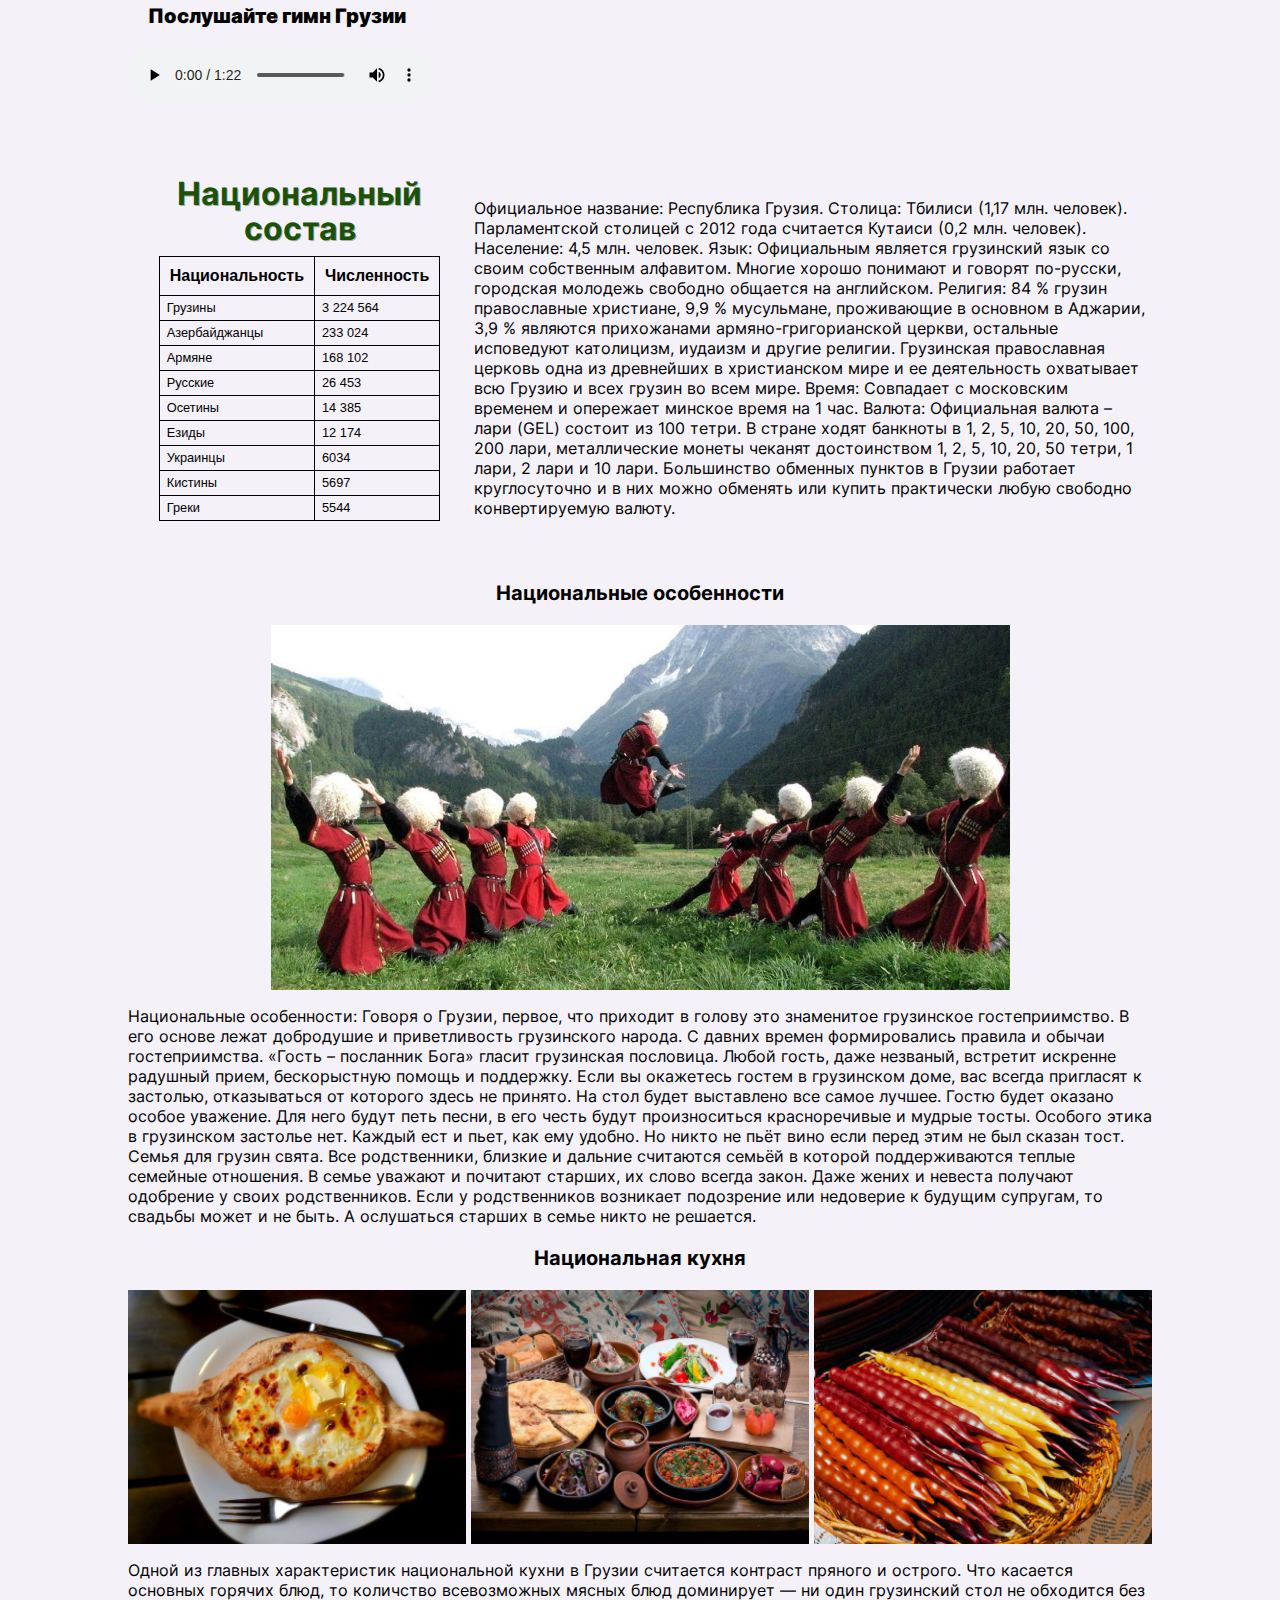
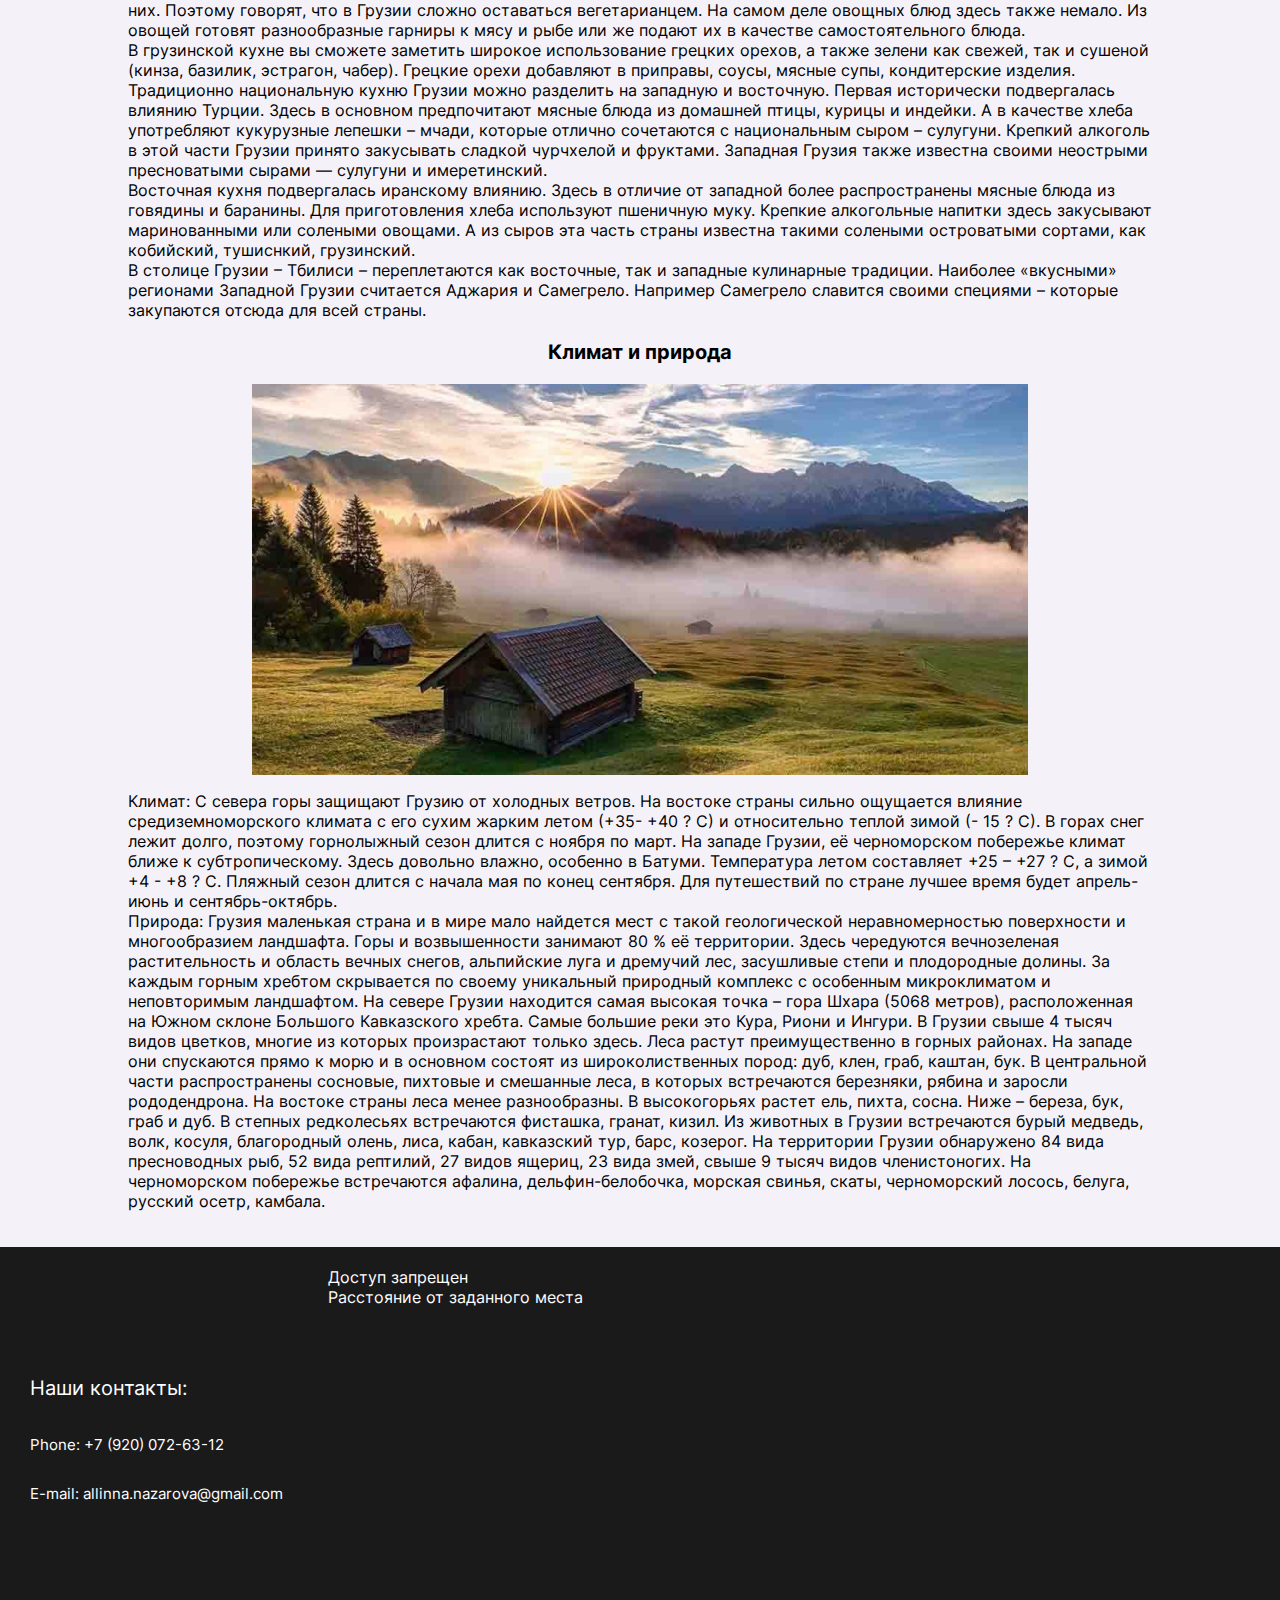
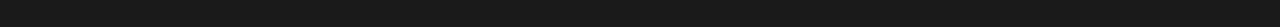
==== commit 77980154: "added api-video" ====
--- a/about_georgia.html
+++ b/about_georgia.html
@@ -7,6 +7,7 @@
 
     <script src="http://maps.google.com/maps/api/js?sensor=true"></script>
     <script src="show_my_location.js"></script>
+    <script defer src="api_video.js"></script>
 
     <link rel="stylesheet" href="styles.css">
 </head>
@@ -81,9 +82,7 @@
             </audio>
         </section>
         
-        <section class="audio_2">
-            <iframe width="560" height="315" src="https://www.youtube.com/embed/1YiiYtTfCq0" title="YouTube video player" frameborder="0" allow="accelerometer; autoplay; clipboard-write; encrypted-media; gyroscope; picture-in-picture" allowfullscreen></iframe>
-        </section>
+        <section id="player" class="audio_2"></section>
     </section>
 
     <section class="table">
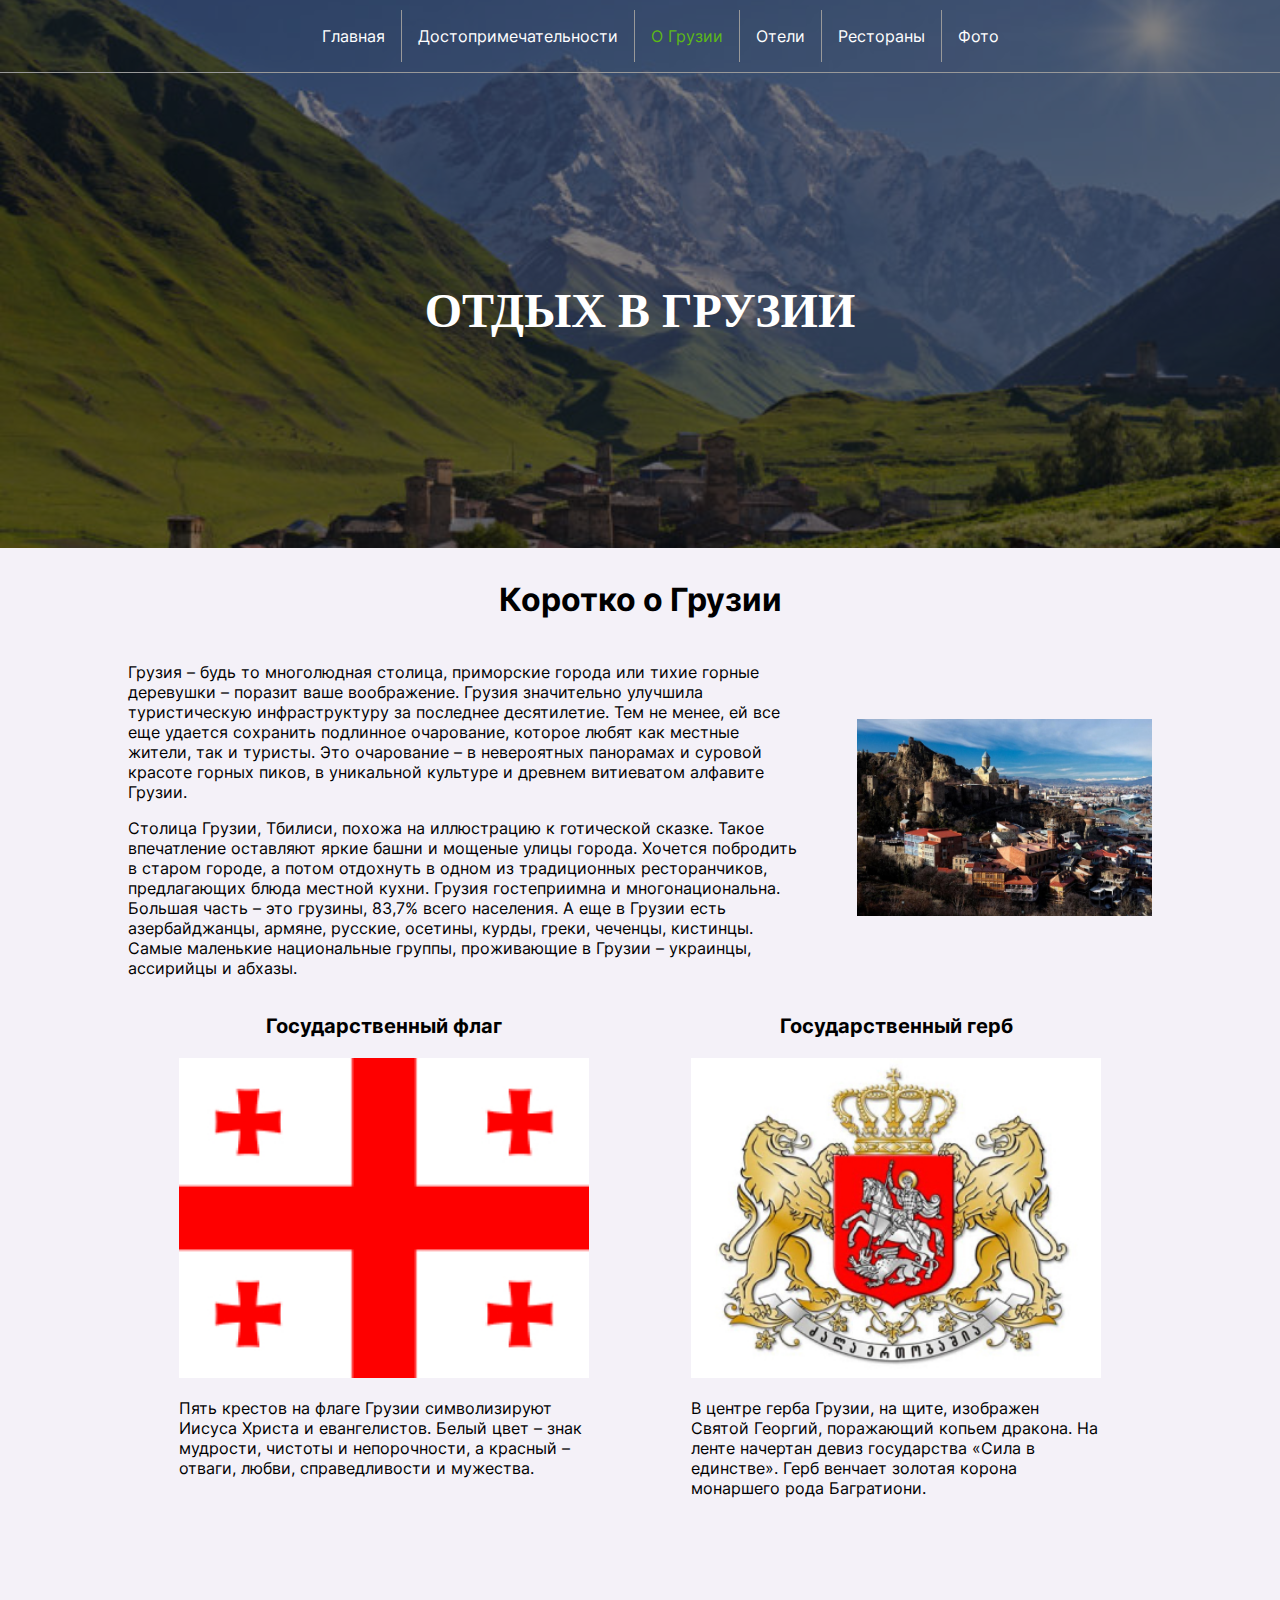
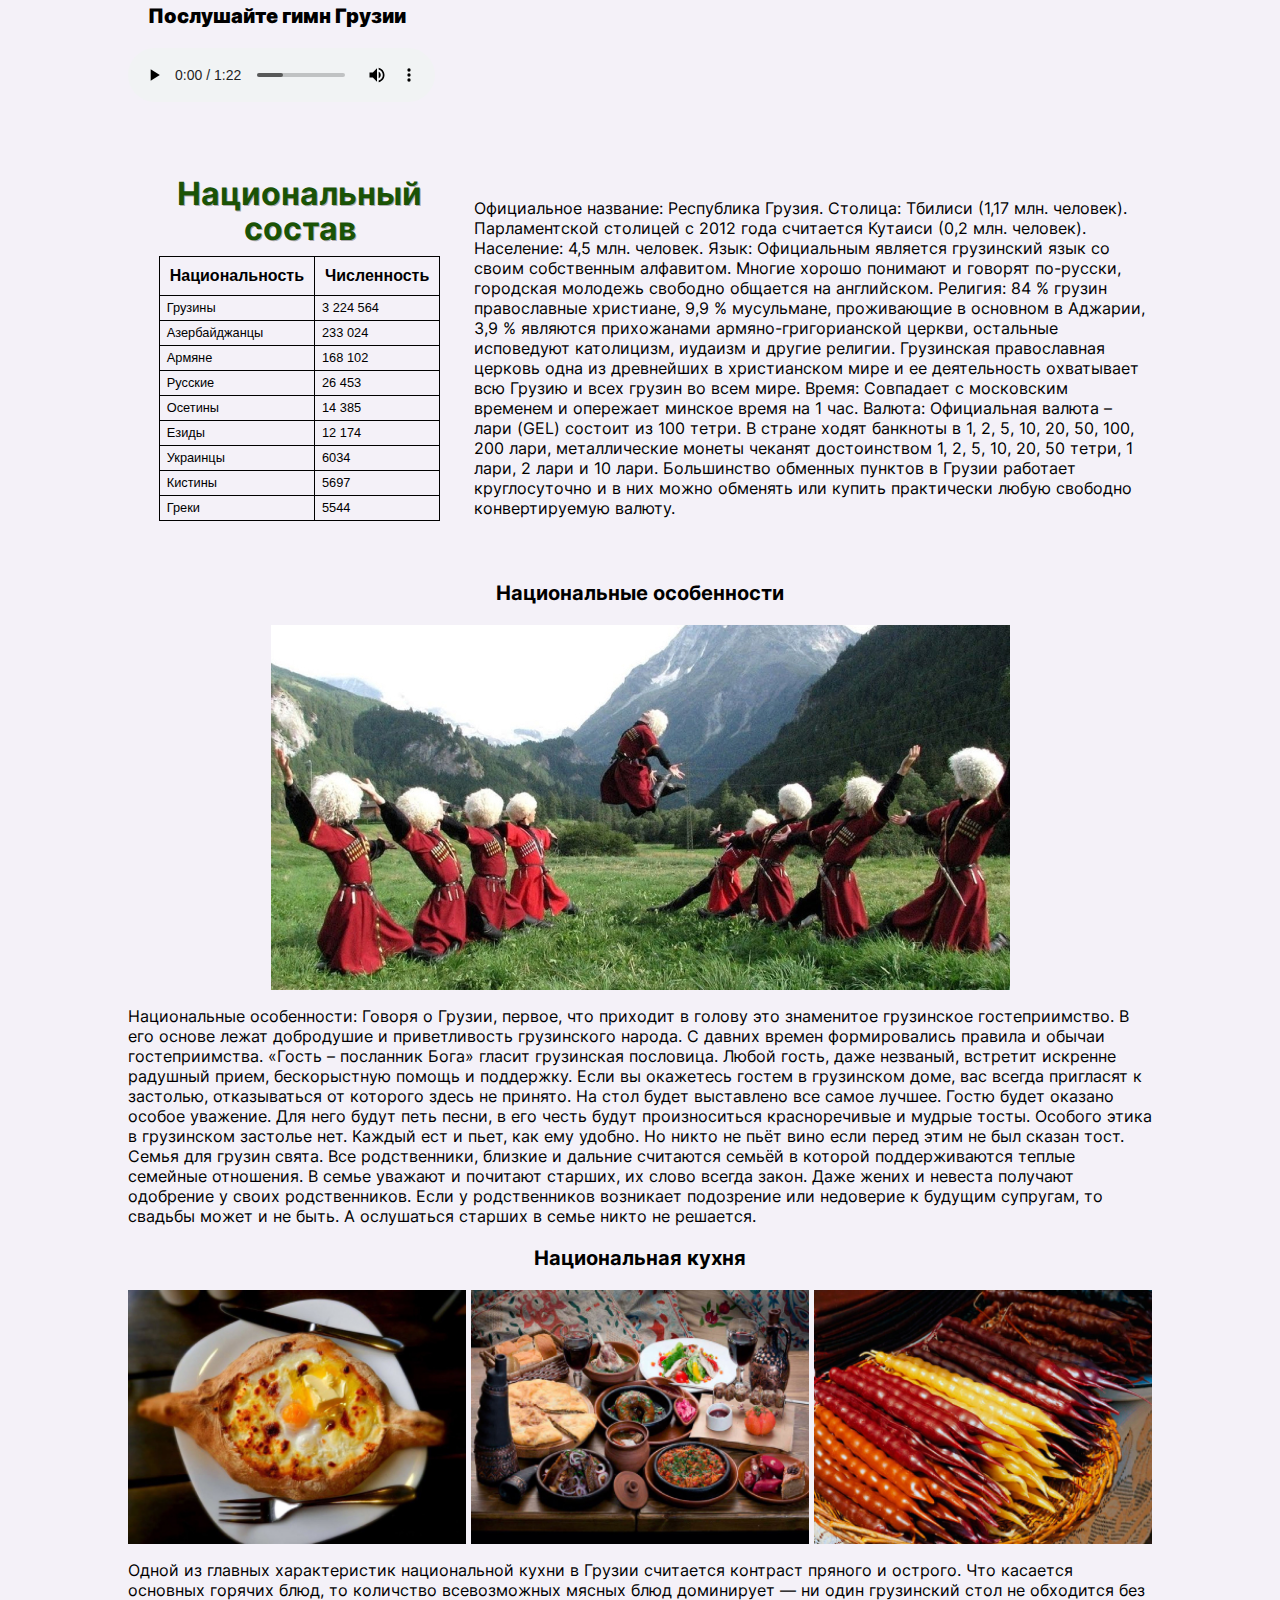
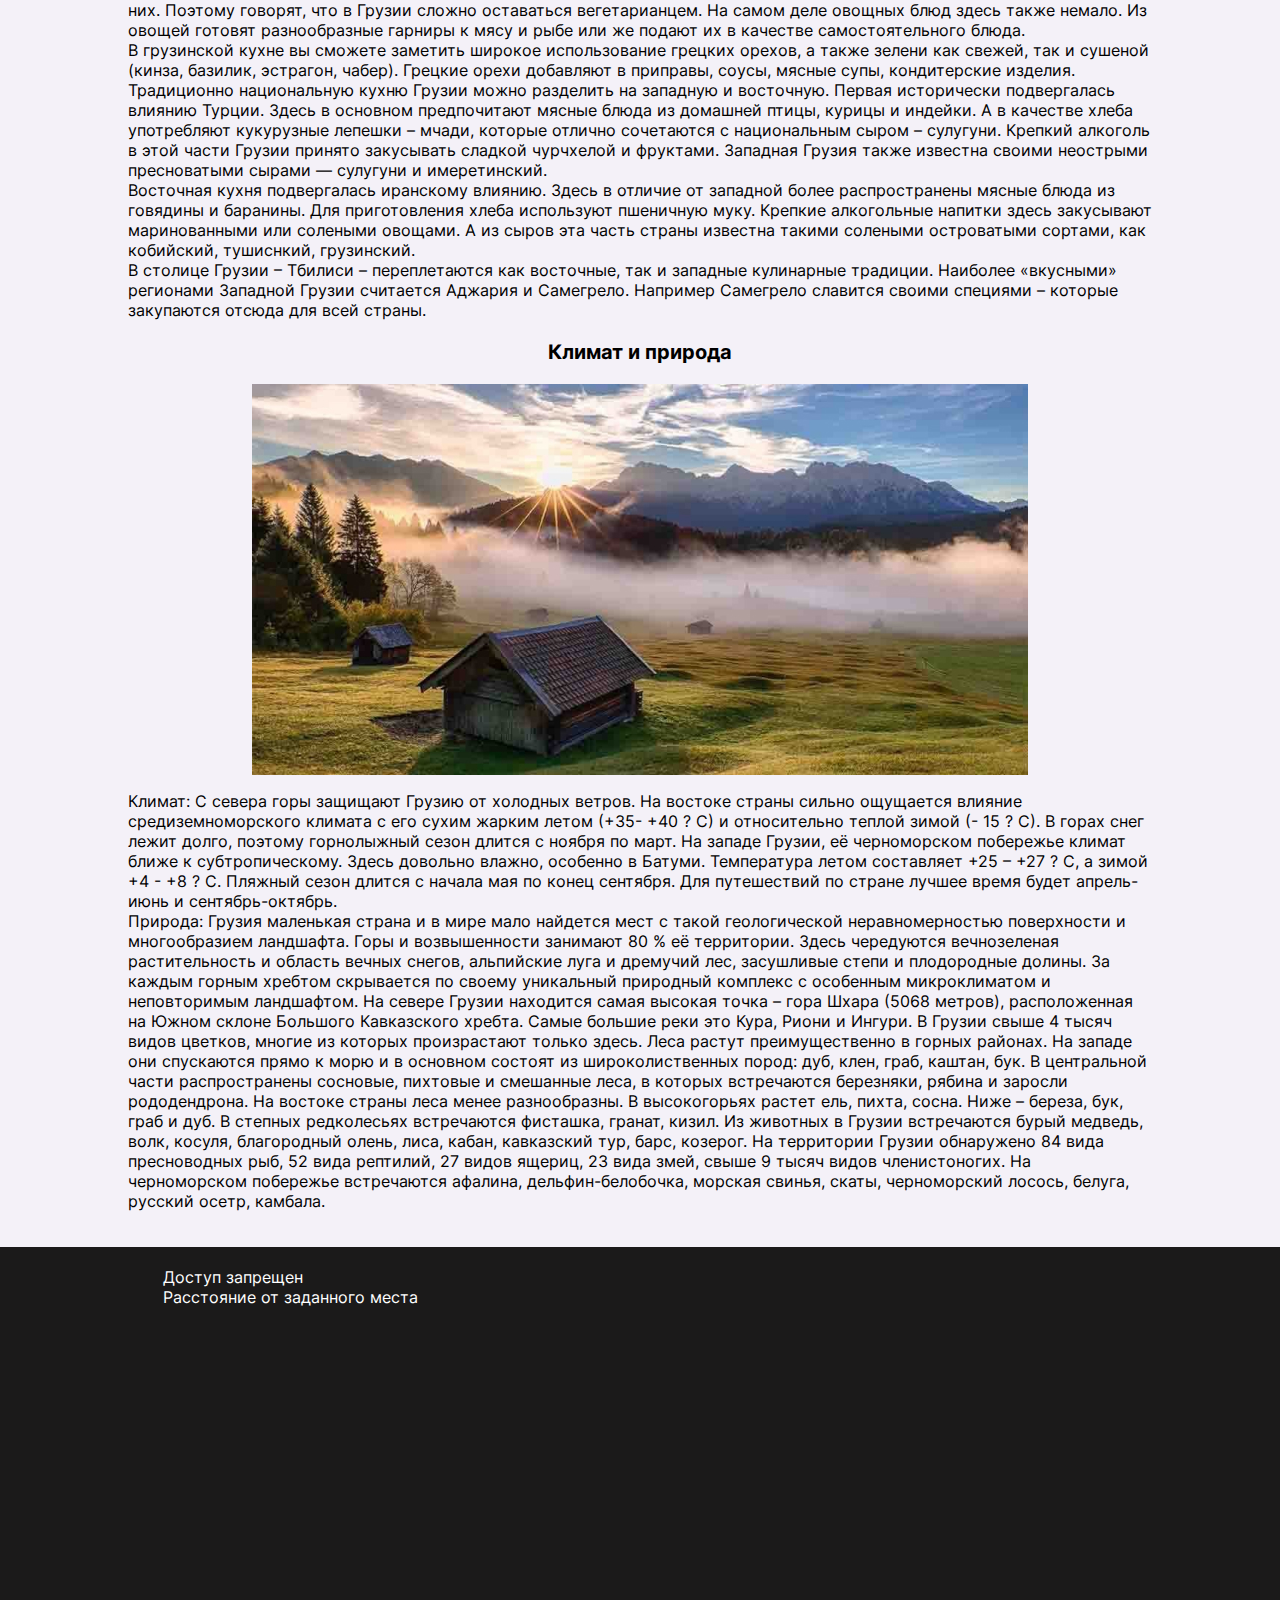
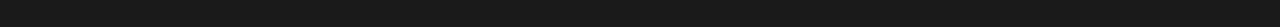
==== commit 064ad5b9: "delete contacts" ====
--- a/about_georgia.html
+++ b/about_georgia.html
@@ -251,12 +251,6 @@
 </section>
 
 <footer>
-    <section class="contacts">
-        <p class="font_size_20px">Наши контакты:</p>
-        <p class="font_size_15px">Phone: +7 (920) 072-63-12</p>
-        <p class="font_size_15px">E-mail: allinna.nazarova@gmail.com</p>
-    </section>
-
     <section class="map">
         <section id="location">Ваше местоположение</section>
         <section id="distance">Расстояние от заданного места</section>
